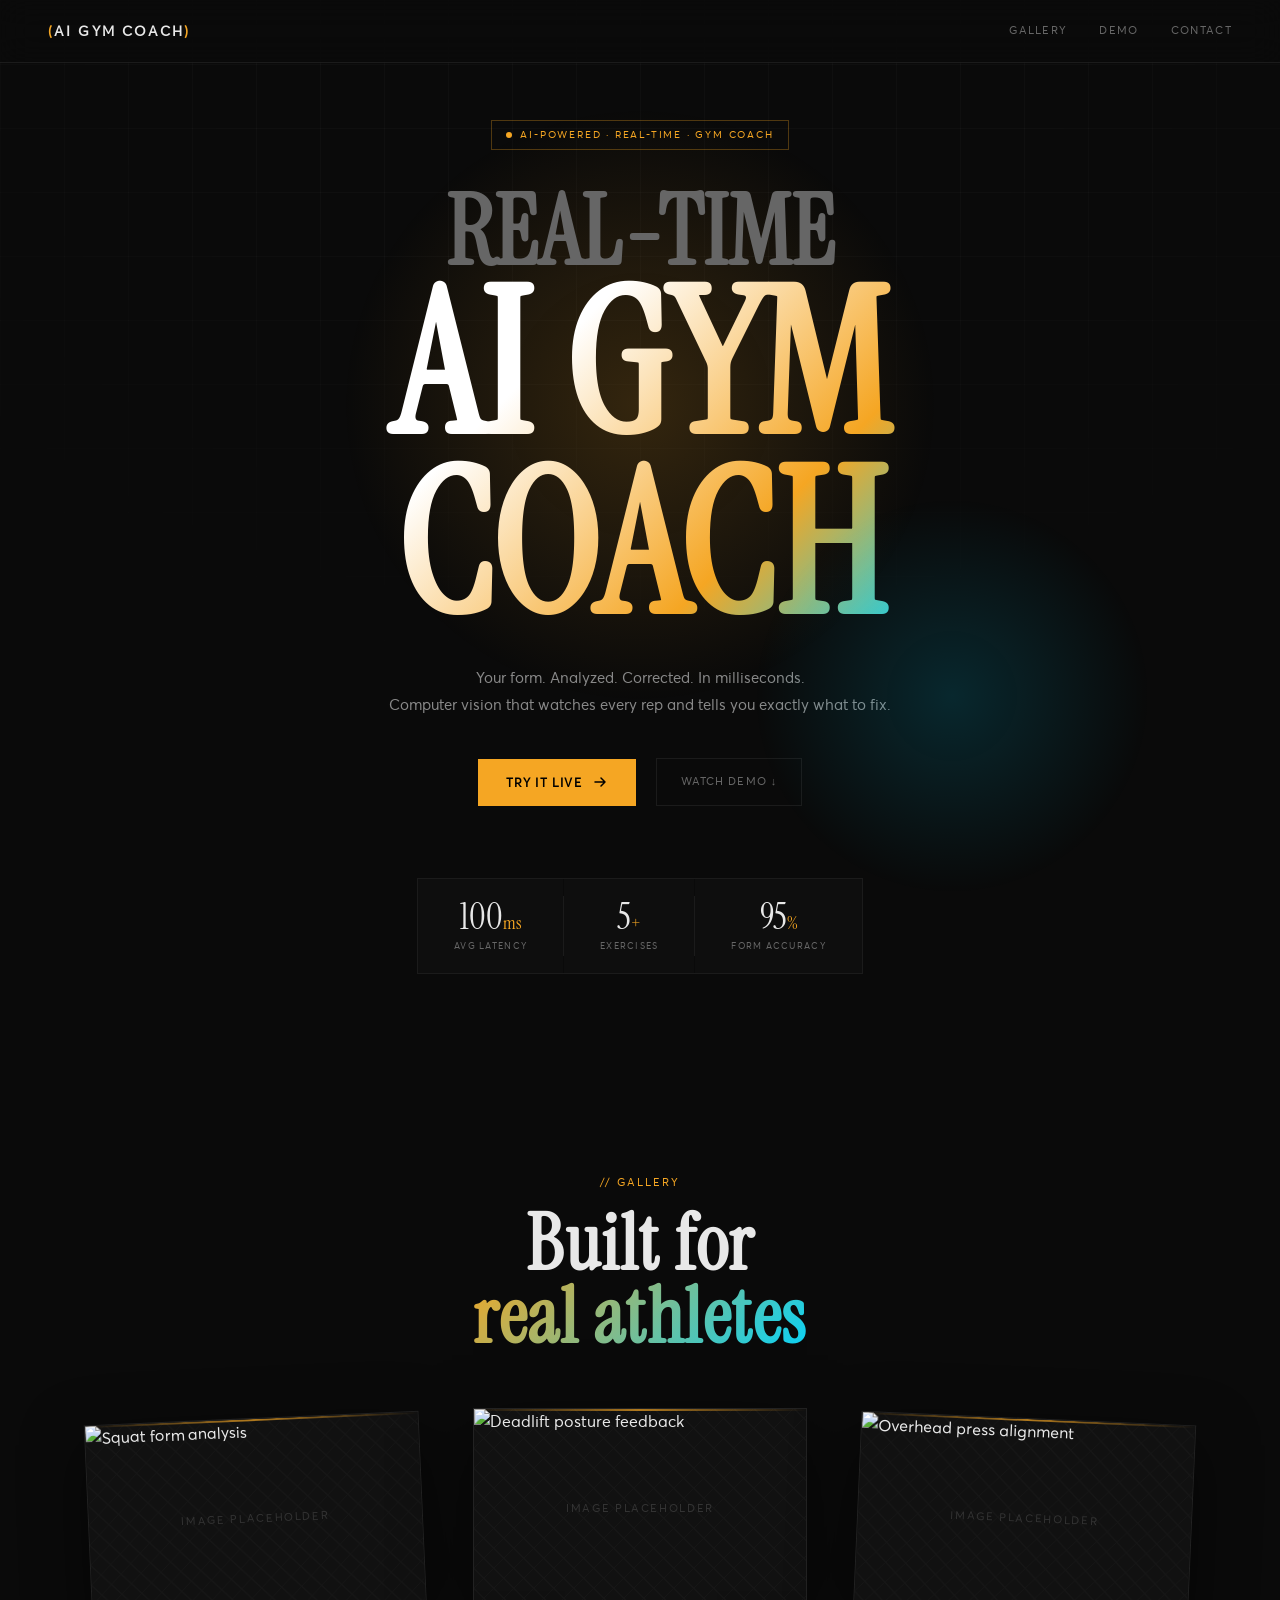
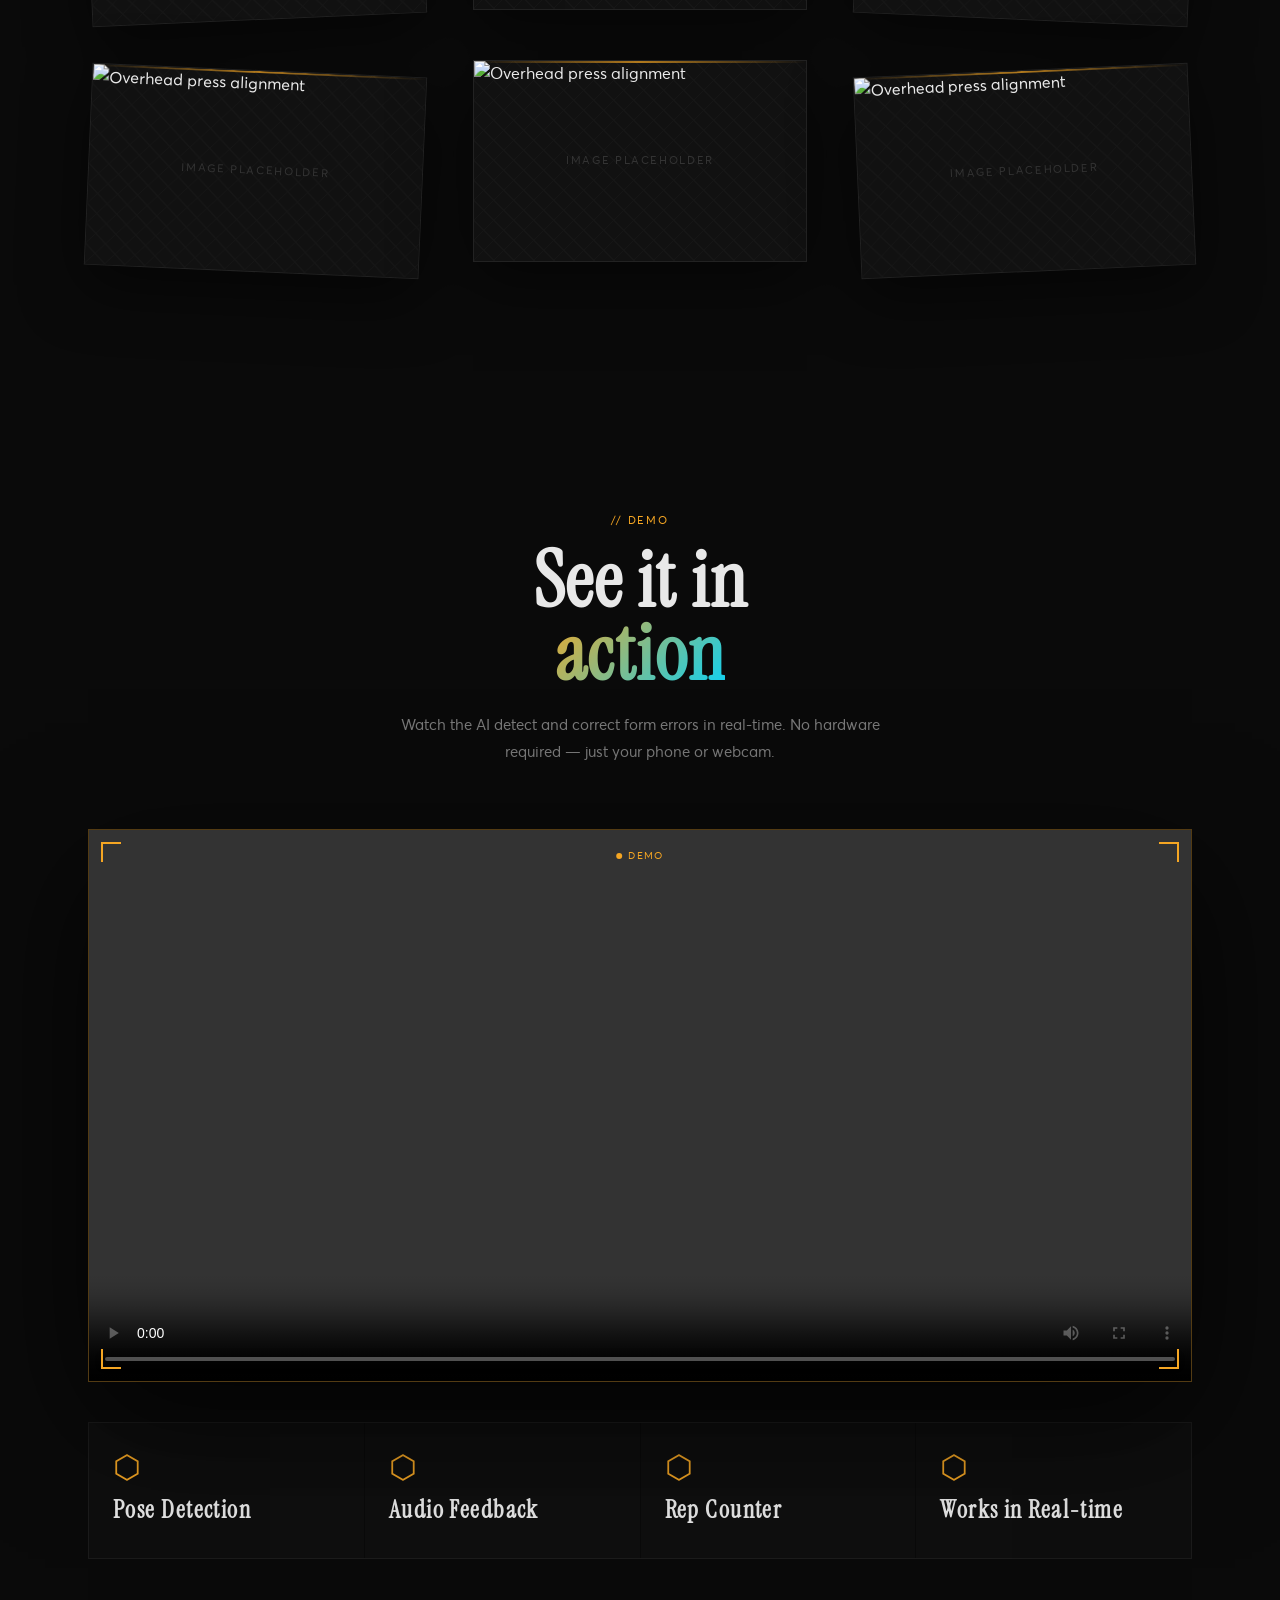
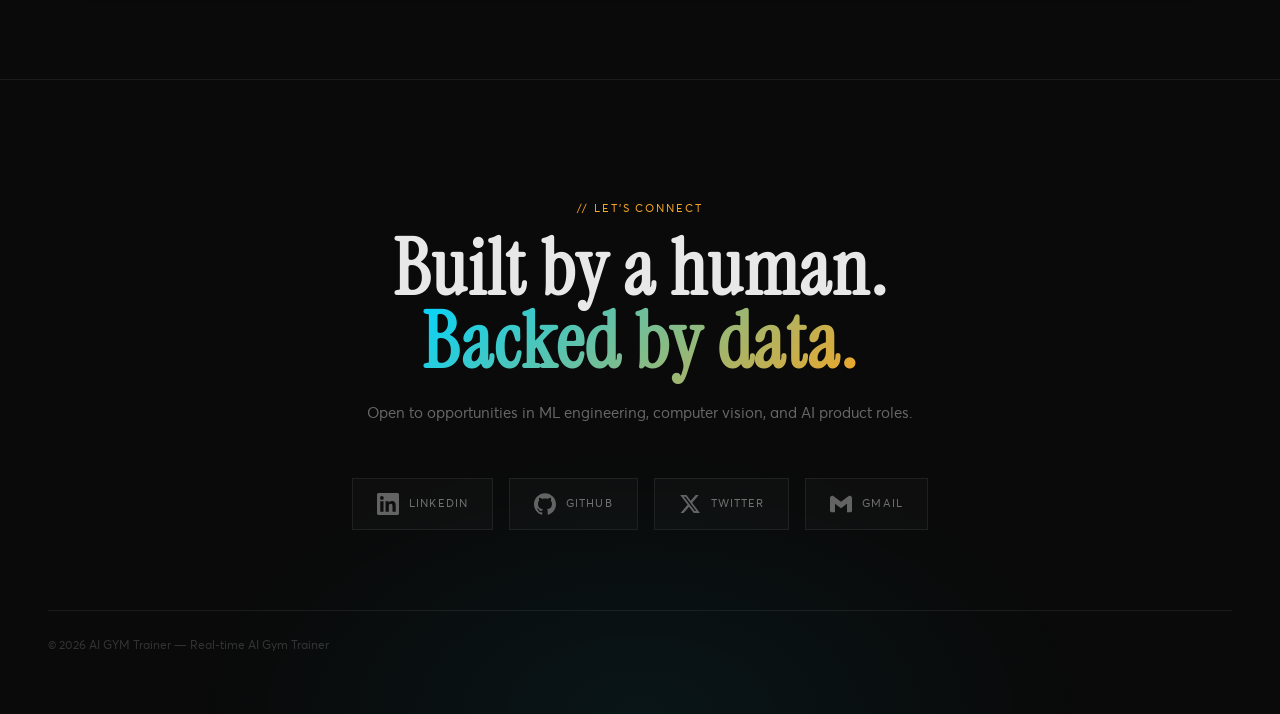
==== docs/index.html @ 81bb1a40 "Update landing page with personal details" ====
<!doctype html>
<html lang="en">
  <head>
    <meta charset="UTF-8" />
    <meta name="viewport" content="width=device-width, initial-scale=1.0" />
    <title>Real-time AI GYM Trainer</title>
    <link rel="stylesheet" href="style.css" />
    <style>
      @font-face {
        font-family: "Averta";
        src: url("fonts/Averta.woff2") format("woff2");
        font-weight: normal;
        font-style: normal;
      }
    </style>
    <link rel="preconnect" href="https://fonts.googleapis.com" />
    <link rel="preconnect" href="https://fonts.gstatic.com" crossorigin />
    <link
      href="https://fonts.googleapis.com/css2?family=Ubuntu:wght@400;700&family=Instrument+Serif:ital,wght@0,400;1,400&display=swap"
      rel="stylesheet"
    />
  </head>
  <body>
    <!-- GRID OVERLAY -->
    <div class="grid-overlay" aria-hidden="true"></div>

    <!-- NAV -->
    <nav class="nav">
      <div class="nav-logo">
        <span class="logo-bracket">(</span>AI GYM COACH<span
          class="logo-bracket"
          >)</span
        >
      </div>
      <div class="nav-links">
        <a href="#visuals">Gallery</a>
        <a href="#demo">Demo</a>
        <a href="#contact">Contact</a>
      </div>
    </nav>

    <!-- HERO -->
    <section class="hero" id="hero">
      <div class="hero-tag">
        <span class="dot"></span>
        <span>AI-POWERED · REAL-TIME · GYM COACH</span>
      </div>

      <h1 class="hero-title">
        <span class="line-one">REAL-TIME</span>
        <span class="line-two">AI GYM<br />COACH</span>
      </h1>

      <p class="hero-sub">
        Your form. Analyzed. Corrected. In milliseconds.<br />
        Computer vision that watches every rep and tells you exactly what to
        fix.
      </p>

      <div class="hero-cta-row">
        <a
          href="https://ai-realtime-gym-coach.streamlit.app/"
          target="_blank"
          rel="noopener noreferrer"
          class="btn-primary"
          id="cta-button"
        >
          <span>Try it live</span>
          <svg width="16" height="16" viewBox="0 0 16 16" fill="none">
            <path
              d="M3 8H13M13 8L9 4M13 8L9 12"
              stroke="currentColor"
              stroke-width="1.5"
              stroke-linecap="round"
              stroke-linejoin="round"
            />
          </svg>
        </a>
        <a href="#demo-video" class="btn-ghost">WATCH DEMO ↓</a>
      </div>

      <!-- Live metrics strip -->
      <div class="metrics-strip">
        <div class="metric">
          <span class="metric-val">100<span class="unit">ms</span></span>
          <span class="metric-label">Avg Latency</span>
        </div>
        <div class="metric-divider"></div>
        <div class="metric">
          <span class="metric-val">5<span class="unit">+</span></span>
          <span class="metric-label">Exercises</span>
        </div>
        <div class="metric-divider"></div>
        <div class="metric">
          <span class="metric-val">95<span class="unit">%</span></span>
          <span class="metric-label">Form Accuracy</span>
        </div>
      </div>
    </section>

    <!-- VISUAL SECTION -->
    <section class="visuals" id="visuals">
      <div class="section-header center-header">
        <span class="section-tag">// GALLERY</span>
        <h2 class="section-title">Built for<br /><em>real athletes</em></h2>
      </div>

      <div class="card-grid">
        <!-- Card 1 -->
        <div class="img-card card-tilt-left card-float-1">
          <div class="card-inner">
            <div class="card-img-wrap">
              <!-- Replace src with your image -->
              <img
                src="./IMGs/i1.png"
                alt="Squat form analysis"
                onerror="this.parentElement.classList.add('img-placeholder')"
              />
              <div class="card-scan-line"></div>
            </div>
            <div class="card-corner tl"></div>
            <div class="card-corner tr"></div>
            <div class="card-corner bl"></div>
            <div class="card-corner br"></div>
          </div>
        </div>

        <!-- Card 2 — tall center -->
        <div class="img-card card-center card-float-2">
          <div class="card-inner">
            <div class="card-img-wrap">
              <img
                src="./IMGs/i2.png"
                alt="Deadlift posture feedback"
                onerror="this.parentElement.classList.add('img-placeholder')"
              />
              <div class="card-scan-line"></div>
            </div>
            <div class="card-corner tl"></div>
            <div class="card-corner tr"></div>
            <div class="card-corner bl"></div>
            <div class="card-corner br"></div>
          </div>
        </div>

        <!-- Card 3 -->
        <div class="img-card card-tilt-right card-float-3">
          <div class="card-inner">
            <div class="card-img-wrap">
              <img
                src="./IMGs/i3.png"
                alt="Overhead press alignment"
                onerror="this.parentElement.classList.add('img-placeholder')"
              />
              <div class="card-scan-line"></div>
            </div>
            <div class="card-corner tl"></div>
            <div class="card-corner tr"></div>
            <div class="card-corner bl"></div>
            <div class="card-corner br"></div>
          </div>
        </div>

        <div class="img-card card-tilt-right card-float-4">
          <div class="card-inner"> 
            <div class="card-img-wrap">
              <img
                src="./IMGs/i4.png"
                alt="Overhead press alignment"
                onerror="this.parentElement.classList.add('img-placeholder')"
              />
              <div class="card-scan-line"></div>
            </div>
            <div class="card-corner tl"></div>
            <div class="card-corner tr"></div>
            <div class="card-corner bl"></div>
            <div class="card-corner br"></div>
          </div>
        </div>

        <div class="img-card card-center card-float-5">
          <div class="card-inner">
            <div class="card-img-wrap">
              <img
                src="./IMGs/i5.png"
                alt="Overhead press alignment"
                onerror="this.parentElement.classList.add('img-placeholder')"
              />
              <div class="card-scan-line"></div>
            </div>
            <div class="card-corner tl"></div>
            <div class="card-corner tr"></div>
            <div class="card-corner bl"></div>
            <div class="card-corner br"></div>
          </div>
        </div>

        <div class="img-card card-tilt-left card-float-6">
          <div class="card-inner">
            <div class="card-img-wrap">
              <img
                src="./IMGs/i6.png"
                alt="Overhead press alignment"
                onerror="this.parentElement.classList.add('img-placeholder')"
              />
              <div class="card-scan-line"></div>
            </div>
            <div class="card-corner tl"></div>
            <div class="card-corner tr"></div>
            <div class="card-corner bl"></div>
            <div class="card-corner br"></div>
          </div>
        </div>
      </div>
    </section>

    <!-- DEMO SECTION -->
    <section class="demo" id="demo">
      <div class="section-header center-header">
        <span class="section-tag">// DEMO</span>
        <h2 class="section-title">See it in<br /><em>action</em></h2>
        <p class="section-desc">
          Watch the AI detect and correct form errors in real-time. No hardware
          required — just your phone or webcam.
        </p>
      </div>

      <div class="video-wrapper" id="demo-video">
        <div class="video-glow"></div>
        <div class="video-container">
          <div class="video-corner tl"></div>
          <div class="video-corner tr"></div>
          <div class="video-corner bl"></div>
          <div class="video-corner br"></div>
          <div class="video-status">
            <span class="dot pulse-dot"></span>
            <span>DEMO</span>
          </div>
          <!-- Replace with your video. Options:
             MP4:    <video src="your-demo.mp4" controls></video>
             YouTube: <iframe src="https://www.youtube.com/embed/YOUR_ID" ...></iframe>
        -->
          <video src="videos/video.mp4" controls playsinline></video>
          <!-- <iframe src="https://www.youtube.com/embed/YOUR_VIDEO_ID" allowfullscreen></iframe> -->
        </div>
      </div>

      <!-- feature callouts below video -->
      <div class="feature-row">
        <div class="feature">
          <span class="feature-icon">⬡</span>
          <strong>Pose Detection</strong>
        </div>
        <div class="feature">
          <span class="feature-icon">⬡</span>
          <strong>Audio Feedback</strong>
        </div>
        <div class="feature">
          <span class="feature-icon">⬡</span>
          <strong>Rep Counter</strong>
        </div>
        <div class="feature">
          <span class="feature-icon">⬡</span>
          <strong>Works in Real-time</strong>
        </div>
      </div>
    </section>

    <!-- CONTACT SECTION -->
    <section class="contact" id="contact">
      <div class="contact-inner">
        <span class="section-tag">// LET'S CONNECT</span>
        <h2 class="contact-title">
          Built by a human.<br /><em>Backed by data.</em>
        </h2>
        <p class="contact-desc">
          Open to opportunities in ML engineering, computer vision, and AI
          product roles.
        </p>

        <div class="social-grid">
          <!-- LinkedIn -->
          <a
            href="https://www.linkedin.com/in/prince-khunt-linked-in/"
            target="_blank"
            rel="noopener"
            class="social-btn"
            aria-label="LinkedIn"
          >
            <span class="social-icon">
              <svg
                viewBox="0 0 24 24"
                fill="currentColor"
                width="22"
                height="22"
              >
                <path
                  d="M20.447 20.452h-3.554v-5.569c0-1.328-.027-3.037-1.852-3.037-1.853 0-2.136 1.445-2.136 2.939v5.667H9.351V9h3.414v1.561h.046c.477-.9 1.637-1.85 3.37-1.85 3.601 0 4.267 2.37 4.267 5.455v6.286zM5.337 7.433a2.062 2.062 0 0 1-2.063-2.065 2.064 2.064 0 1 1 2.063 2.065zm1.782 13.019H3.555V9h3.564v11.452zM22.225 0H1.771C.792 0 0 .774 0 1.729v20.542C0 23.227.792 24 1.771 24h20.451C23.2 24 24 23.227 24 22.271V1.729C24 .774 23.2 0 22.222 0h.003z"
                />
              </svg>
            </span>
            <span class="social-label">LinkedIn</span>
          </a>

          <!-- GitHub -->
          <a
            href="https://github.com/PrinceKhunt16"
            target="_blank"
            rel="noopener"
            class="social-btn"
            aria-label="GitHub"
          >
            <span class="social-icon">
              <svg
                viewBox="0 0 24 24"
                fill="currentColor"
                width="22"
                height="22"
              >
                <path
                  d="M12 .297c-6.63 0-12 5.373-12 12 0 5.303 3.438 9.8 8.205 11.385.6.113.82-.258.82-.577 0-.285-.01-1.04-.015-2.04-3.338.724-4.042-1.61-4.042-1.61C4.422 18.07 3.633 17.7 3.633 17.7c-1.087-.744.084-.729.084-.729 1.205.084 1.838 1.236 1.838 1.236 1.07 1.835 2.809 1.305 3.495.998.108-.776.417-1.305.76-1.605-2.665-.3-5.466-1.332-5.466-5.93 0-1.31.465-2.38 1.235-3.22-.135-.303-.54-1.523.105-3.176 0 0 1.005-.322 3.3 1.23.96-.267 1.98-.399 3-.405 1.02.006 2.04.138 3 .405 2.28-1.552 3.285-1.23 3.285-1.23.645 1.653.24 2.873.12 3.176.765.84 1.23 1.91 1.23 3.22 0 4.61-2.805 5.625-5.475 5.92.42.36.81 1.096.81 2.22 0 1.606-.015 2.896-.015 3.286 0 .315.21.69.825.57C20.565 22.092 24 17.592 24 12.297c0-6.627-5.373-12-12-12"
                />
              </svg>
            </span>
            <span class="social-label">GitHub</span>
          </a>

          <!-- Twitter / X -->
          <a
            href="https://twitter.com/prince_khunt_"
            target="_blank"
            rel="noopener"
            class="social-btn"
            aria-label="Twitter"
          >
            <span class="social-icon">
              <svg
                viewBox="0 0 24 24"
                fill="currentColor"
                width="22"
                height="22"
              >
                <path
                  d="M18.244 2.25h3.308l-7.227 8.26 8.502 11.24H16.17l-5.214-6.817L4.99 21.75H1.68l7.73-8.835L1.254 2.25H8.08l4.713 6.231zm-1.161 17.52h1.833L7.084 4.126H5.117z"
                />
              </svg>
            </span>
            <span class="social-label">Twitter</span>
          </a>

          <!-- Gmail -->
          <a
            href="mailto:princekhunt04@gmail.com"
            class="social-btn"
            aria-label="Email"
          >
            <span class="social-icon">
              <svg
                viewBox="0 0 24 24"
                fill="currentColor"
                width="22"
                height="22"
              >
                <path
                  d="M24 5.457v13.909c0 .904-.732 1.636-1.636 1.636h-3.819V11.73L12 16.64l-6.545-4.91v9.273H1.636A1.636 1.636 0 0 1 0 19.366V5.457c0-2.023 2.309-3.178 3.927-1.964L5.455 4.64 12 9.548l6.545-4.910 1.528-1.145C21.69 2.28 24 3.434 24 5.457z"
                />
              </svg>
            </span>
            <span class="social-label">Gmail</span>
          </a>
        </div>
      </div>

      <footer class="footer">
        <span>© 2026 AI GYM Trainer — Real-time AI Gym Trainer</span>
      </footer>
    </section>
  </body>
</html>
---- docs/style.css ----
/* ============================================================
   AXFORM — Real-time AI GYM Trainer
   style.css
   ============================================================ */

/* ── TOKENS ── */
:root {
  --bg:        #0a0a0a;
  --surface:   #111111;
  --border:    rgba(255,255,255,0.07);
  --amber:     #f5a623;
  --amber-dim: #b97a18;
  --amber-glow:rgba(245,166,35,0.18);
  --cyan:      #00d4ff;
  --cyan-glow: rgba(0,212,255,0.15);
  --text:      #e8e8e8;
  --muted:     #666;
  --font-display: 'Instrument Serif', serif;
  --font-body:    'Ubuntu', monospace;
  --font-body:    'Averta', sans-serif;
  --radius:    0px;
  --max-w:     1200px;
}

/* ── RESET ── */
*, *::before, *::after { box-sizing: border-box; margin: 0; padding: 0; }
html { scroll-behavior: smooth; }
body {
  background: var(--bg);
  color: var(--text);
  font-family: var(--font-body);
  font-size: 16px;
  line-height: 1.6;
  overflow-x: hidden;
}
a { color: inherit; text-decoration: none; }
img { display: block; width: 100%; height: 100%; object-fit: contain; }

/* ── GRID OVERLAY ── */
.grid-overlay {
  position: fixed;
  inset: 0;
  pointer-events: none;
  z-index: 0;
  background-image:
    linear-gradient(rgba(255,255,255,0.025) 1px, transparent 1px),
    linear-gradient(90deg, rgba(255,255,255,0.025) 1px, transparent 1px);
  background-size: 64px 64px;
  mask-image: radial-gradient(ellipse 80% 80% at 50% 0%, black 40%, transparent 100%);
}

/* ── NAV ── */
.nav {
  position: fixed;
  top: 0; left: 0; right: 0;
  z-index: 100;
  display: flex;
  align-items: center;
  justify-content: space-between;
  padding: 20px 48px;
  background: rgba(10,10,10,0.7);
  backdrop-filter: blur(16px);
  border-bottom: 1px solid var(--border);
}

.nav-logo {
  font-family: var(--font-body);
  font-weight: 700;
  font-size: 14px;
  letter-spacing: 0.15em;
  color: var(--text);
}
.logo-bracket { color: var(--amber); }

.nav-links {
  display: flex;
  gap: 32px;
}
.nav-links a {
  font-family: var(--font-body);
  font-size: 11px;
  letter-spacing: 0.12em;
  text-transform: uppercase;
  color: var(--muted);
  transition: color 0.2s;
}
.nav-links a:hover { color: var(--amber); }

/* ── HERO ── */
.hero {
  position: relative;
  z-index: 1;
  min-height: 100vh;
  display: flex;
  flex-direction: column;
  align-items: center;
  justify-content: center;
  text-align: center;
  padding: 120px 24px 80px;
  overflow: hidden;
}

/* Background glow blobs */
.hero::before {
  content: '';
  position: absolute;
  width: 600px; height: 600px;
  border-radius: 50%;
  background: radial-gradient(circle, var(--amber-glow) 0%, transparent 70%);
  top: 10%; left: 50%;
  transform: translateX(-50%);
  pointer-events: none;
  animation: blob-drift 8s ease-in-out infinite alternate;
}
.hero::after {
  content: '';
  position: absolute;
  width: 400px; height: 400px;
  border-radius: 50%;
  background: radial-gradient(circle, var(--cyan-glow) 0%, transparent 70%);
  bottom: 15%; right: 10%;
  pointer-events: none;
  animation: blob-drift 10s ease-in-out infinite alternate-reverse;
}

@keyframes blob-drift {
  from { transform: translateX(-50%) scale(1); opacity: 0.6; }
  to   { transform: translateX(-50%) scale(1.2) translateY(-20px); opacity: 1; }
}

.hero-tag {
  display: inline-flex;
  align-items: center;
  gap: 8px;
  font-family: var(--font-body);
  font-size: 10px;
  letter-spacing: 0.18em;
  color: var(--amber);
  border: 1px solid rgba(245,166,35,0.3);
  padding: 6px 14px;
  border-radius: var(--radius);
  margin-bottom: 40px;
  animation: fade-up 0.8s ease both;
}
.dot {
  width: 6px; height: 6px;
  border-radius: 50%;
  background: var(--amber);
  animation: blink 2s ease-in-out infinite;
}
@keyframes blink {
  0%, 100% { opacity: 1; }
  50%       { opacity: 0.2; }
}

.hero-title {
  font-family: var(--font-display);
  line-height: 0.9;
  letter-spacing: 0.02em;
  animation: fade-up 0.8s 0.1s ease both;
}
.line-one {
  display: block;
  font-size: clamp(56px, 8vw, 96px);
  color: var(--muted);
}
.line-two {
  display: block;
  font-size: clamp(80px, 16vw, 200px);
  background: linear-gradient(135deg, #ffffff 30%, var(--amber) 70%, var(--cyan) 100%);
  -webkit-background-clip: text;
  -webkit-text-fill-color: transparent;
  background-clip: text;
  min-width: 600px;
}

.hero-sub {
  max-width: 520px;
  font-size: 15px;
  font-weight: 300;
  color: #888;
  margin-top: 28px;
  line-height: 1.8;
  animation: fade-up 0.8s 0.2s ease both;
}

.hero-cta-row {
  display: flex;
  align-items: center;
  gap: 20px;
  margin-top: 40px;
  animation: fade-up 0.8s 0.3s ease both;
}

.btn-primary {
  display: inline-flex;
  align-items: center;
  gap: 10px;
  background: var(--amber);
  color: #000;
  font-family: var(--font-body);
  font-size: 12px;
  font-weight: 700;
  letter-spacing: 0.1em;
  text-transform: uppercase;
  padding: 14px 28px;
  border-radius: var(--radius);
  transition: transform 0.2s, box-shadow 0.2s, background 0.2s;
  box-shadow: 0 0 0 0 var(--amber-glow);
}
.btn-primary:hover {
  background: #ffc04d;
  transform: translateY(-2px);
  box-shadow: 0 8px 40px var(--amber-glow);
}
.btn-primary:active { transform: translateY(0); }

.btn-ghost {
  font-family: var(--font-body);
  font-size: 11px;
  letter-spacing: 0.1em;
  color: var(--muted);
  border: 1px solid var(--border);
  padding: 14px 24px;
  border-radius: var(--radius);
  transition: color 0.2s, border-color 0.2s;
}
.btn-ghost:hover {
  color: var(--text);
  border-color: rgba(255,255,255,0.2);
}

/* METRICS STRIP */
.metrics-strip {
  display: flex;
  align-items: center;
  gap: 0;
  margin-top: 72px;
  border: 1px solid var(--border);
  border-radius: var(--radius);
  overflow: hidden;
  animation: fade-up 0.8s 0.5s ease both;
}
.metric {
  display: flex;
  flex-direction: column;
  align-items: center;
  padding: 20px 36px;
  gap: 4px;
  background: rgba(255,255,255,0.02);
  transition: background 0.2s;
}
.metric:hover { background: rgba(245,166,35,0.05); }
.metric-val {
  font-family: var(--font-display);
  font-size: 36px;
  line-height: 1;
  color: var(--text);
}
.unit {
  font-size: 18px;
  color: var(--amber);
}
.metric-label {
  font-family: var(--font-body);
  font-size: 9px;
  letter-spacing: 0.14em;
  text-transform: uppercase;
  color: var(--muted);
}
.metric-divider {
  width: 1px;
  height: 60px;
  background: var(--border);
  flex-shrink: 0;
}

@keyframes fade-up {
  from { opacity: 0; transform: translateY(24px); }
  to   { opacity: 1; transform: translateY(0); }
}

/* ── VISUALS ── */
.visuals {
  position: relative;
  z-index: 1;
  padding: 120px 48px;
  max-width: var(--max-w);
  margin: 0 auto;
}

.section-header {
  margin-bottom: 64px;
}
.section-tag {
  font-family: var(--font-body);
  font-size: 11px;
  letter-spacing: 0.18em;
  color: var(--amber);
  display: block;
  margin-bottom: 16px;
}
.section-title {
  font-family: var(--font-display);
  font-size: clamp(48px, 6vw, 80px);
  line-height: 0.95;
  letter-spacing: 0.02em;
}
.section-title em {
  font-style: normal;
  background: linear-gradient(135deg, var(--amber), var(--cyan));
  -webkit-background-clip: text;
  -webkit-text-fill-color: transparent;
  background-clip: text;
}
.center-header { text-align: center; }
.section-desc {
  max-width: 480px;
  margin: 20px auto 0;
  color: #777;
  font-size: 15px;
  line-height: 1.8;
}

/* CARD GRID */
.card-grid {
  display: grid;
  grid-template-columns: repeat(3, 1fr);
  grid-template-rows: auto auto;
  gap: 50px;
}

.img-card {
  position: relative;
  border-radius: var(--radius);
  cursor: default;
  transition: transform 0.4s cubic-bezier(0.34,1.56,0.64,1);
}
.img-card:hover { transform: translateY(-6px) rotate(0deg) !important; }

.card-tilt-left  { transform: rotate(-2.5deg); animation: float1 6s ease-in-out infinite; }
.card-center     { transform: rotate(0deg) translateY(-10px); animation: float2 7s ease-in-out infinite; }
.card-tilt-right { transform: rotate(2.5deg); animation: float3 5.5s ease-in-out infinite; }
.card-wide       {
  grid-column: 1 / -1;
  transform: rotate(0deg);
  animation: float4 8s ease-in-out infinite;
}

@keyframes float1 {
  0%,100% { transform: rotate(-2.5deg) translateY(0); }
  50%     { transform: rotate(-2.5deg) translateY(-12px); }
}
@keyframes float2 {
  0%,100% { transform: rotate(0deg) translateY(-10px); }
  50%     { transform: rotate(0deg) translateY(-22px); }
}
@keyframes float3 {
  0%,100% { transform: rotate(2.5deg) translateY(0); }
  50%     { transform: rotate(2.5deg) translateY(-10px); }
}
@keyframes float4 {
  0%,100% { transform: rotate(-2.5deg) translateY(0); }
  50%     { transform: rotate(-2.5deg) translateY(-12px); }
}
@keyframes float5 {
  0%,100% { transform: rotate(0deg) translateY(-10px); }
  50%     { transform: rotate(0deg) translateY(-22px); }
}
@keyframes float6 {
  0%,100% { transform: rotate(2.5deg) translateY(0); }
  50%     { transform: rotate(2.5deg) translateY(-10px); }
}
.card-inner {
  border: 1px solid var(--border);
  border-radius: var(--radius);
  overflow: hidden;
  background: var(--surface);
  box-shadow: 0 20px 60px rgba(0,0,0,0.5);
  transition: box-shadow 0.3s, border-color 0.3s;
}
.img-card:hover .card-inner {
  border-color: rgba(245,166,35,0.35);
  box-shadow: 0 30px 80px rgba(0,0,0,0.6), 0 0 40px var(--amber-glow);
}
.card-inner-wide {
  display: grid;
  grid-template-columns: 1fr 1fr;
}

.card-img-wrap {
  position: relative;
  height: 200px;
  overflow: hidden;
  background: #181818;
}
.card-img-wrap.wide { height: 220px; }
.card-img-wrap.img-placeholder::after {
  content: 'IMAGE PLACEHOLDER';
  position: absolute;
  inset: 0;
  display: flex;
  align-items: center;
  justify-content: center;
  font-family: var(--font-body);
  font-size: 11px;
  letter-spacing: 0.15em;
  color: #333;
}

/* placeholder checkerboard when image missing */
.img-placeholder {
  background-image:
    repeating-linear-gradient(45deg, #161616 0, #161616 1px, transparent 0, transparent 50%),
    repeating-linear-gradient(-45deg, #161616 0, #161616 1px, transparent 0, transparent 50%);
  background-size: 20px 20px;
  background-color: #111;
}

.card-scan-line {
  position: absolute;
  left: 0; right: 0;
  height: 2px;
  background: linear-gradient(90deg, transparent, var(--amber), transparent);
  opacity: 0.7;
  animation: scan 3s linear infinite;
  top: 0;
}
@keyframes scan {
  from { top: 0; opacity: 0.7; }
  to   { top: 100%; opacity: 0; }
}

.card-label {
  padding: 16px 20px 20px;
}
.card-tag {
  font-family: var(--font-body);
  font-size: 9px;
  letter-spacing: 0.18em;
  color: var(--amber);
  display: block;
  margin-bottom: 6px;
}
.card-label p {
  font-size: 12px;
  color: #666;
  line-height: 1.5;
}

/* Corner brackets */
.card-corner {
  position: absolute;
  width: 12px; height: 12px;
  border-color: var(--amber);
  border-style: solid;
  opacity: 0;
  transition: opacity 0.3s;
}
.img-card:hover .card-corner { opacity: 0.6; }
.card-corner.tl { top: 8px; left: 8px;  border-width: 1px 0 0 1px; }
.card-corner.tr { top: 8px; right: 8px; border-width: 1px 1px 0 0; }
.card-corner.bl { bottom: 8px; left: 8px;  border-width: 0 0 1px 1px; }
.card-corner.br { bottom: 8px; right: 8px; border-width: 0 1px 1px 0; }

/* ── DEMO ── */
.demo {
  position: relative;
  z-index: 1;
  padding: 120px 48px;
  max-width: var(--max-w);
  margin: 0 auto;
}

.video-wrapper {
  position: relative;
  margin-top: 56px;
}
.video-glow {
  position: absolute;
  inset: -40px;
  background: radial-gradient(ellipse 60% 50% at 50% 50%, var(--amber-glow), transparent 70%);
  pointer-events: none;
  animation: glow-pulse 4s ease-in-out infinite alternate;
}
@keyframes glow-pulse {
  from { opacity: 0.5; transform: scale(0.95); }
  to   { opacity: 1;   transform: scale(1.05); }
}

.video-container {
  position: relative;
  border-radius: 0px;
  border: 1px solid rgba(245,166,35,0.3);
  overflow: hidden;
  background: #0d0d0d;
  box-shadow: 0 40px 120px rgba(0,0,0,0.7), inset 0 1px 0 rgba(255,255,255,0.05);
  min-height: 480px;
  display: flex;
  align-items: center;
  justify-content: center;
}
.video-container video,
.video-container iframe {
  width: 100%;
  height: 100%;
  min-height: 480px;
  border: none;
  display: block;
}
.video-corner {
  position: absolute;
  width: 20px; height: 20px;
  border-color: var(--amber);
  border-style: solid;
  z-index: 2;
}
.video-corner.tl { top: 12px; left: 12px;  border-width: 2px 0 0 2px; }
.video-corner.tr { top: 12px; right: 12px; border-width: 2px 2px 0 0; }
.video-corner.bl { bottom: 12px; left: 12px;  border-width: 0 0 2px 2px; }
.video-corner.br { bottom: 12px; right: 12px; border-width: 0 2px 2px 0; }

.video-status {
  position: absolute;
  top: 18px;
  left: 50%;
  transform: translateX(-50%);
  display: flex;
  align-items: center;
  gap: 6px;
  font-family: var(--font-body);
  font-size: 10px;
  letter-spacing: 0.14em;
  color: var(--amber);
  z-index: 2;
}
.pulse-dot {
  animation: pulse-ring 2s ease-in-out infinite;
}
@keyframes pulse-ring {
  0%,100% { box-shadow: 0 0 0 0 rgba(245,166,35,0.6); }
  50%     { box-shadow: 0 0 0 6px rgba(245,166,35,0); }
}

/* Placeholder UI inside video box */
.video-placeholder {
  display: flex;
  flex-direction: column;
  align-items: center;
  gap: 24px;
  color: #333;
  user-select: none;
  padding: 60px;
}
.play-ring {
  width: 80px; height: 80px;
  border-radius: 50%;
  border: 2px solid rgba(245,166,35,0.25);
  display: flex;
  align-items: center;
  justify-content: center;
  animation: ring-spin 8s linear infinite;
}
@keyframes ring-spin {
  from { transform: rotate(0deg); }
  to   { transform: rotate(360deg); }
}
.play-btn {
  width: 48px; height: 48px;
  background: rgba(245,166,35,0.12);
  border: 1px solid rgba(245,166,35,0.3);
  border-radius: 50%;
  display: flex;
  align-items: center;
  justify-content: center;
  color: var(--amber);
  animation: ring-spin-rev 8s linear infinite;
}
@keyframes ring-spin-rev {
  from { transform: rotate(0deg); }
  to   { transform: rotate(-360deg); }
}
.play-btn svg { width: 20px; height: 20px; margin-left: 3px; }
.video-placeholder p {
  font-family: var(--font-body);
  font-size: 12px;
  letter-spacing: 0.08em;
  color: #444;
  text-align: center;
}
.video-placeholder code {
  color: var(--amber);
  background: rgba(245,166,35,0.1);
  padding: 1px 6px;
  border-radius: 3px;
}

/* Feature row */
.feature-row {
  display: grid;
  grid-template-columns: repeat(4, 1fr);
  gap: 1px;
  margin-top: 40px;
  border: 1px solid var(--border);
  border-radius: var(--radius);
  overflow: hidden;
}
.feature {
  background: rgba(255,255,255,0.02);
  padding: 28px 24px;
  transition: background 0.2s;
  display: flex;
  flex-direction: column;
  gap: 8px;
}
.feature:hover { background: rgba(245,166,35,0.04); }
.feature-icon {
  font-size: 32px;
  color: var(--amber);
  line-height: 1;
}
.feature strong {
  font-family: var(--font-display);
  font-size: 24px;
  font-weight: 700;
  letter-spacing: 0.06em;
  color: var(--text);
}
.feature p {
  font-size: 13px;
  color: var(--muted);
  line-height: 1.6;
}

/* ── CONTACT ── */
.contact {
  position: relative;
  z-index: 1;
  padding: 120px 48px 60px;
  border-top: 1px solid var(--border);
  text-align: center;
}
.contact::before {
  content: '';
  position: absolute;
  inset: 0;
  background: radial-gradient(ellipse 50% 60% at 50% 100%, rgba(0,212,255,0.06), transparent 70%);
  pointer-events: none;
}

.contact-inner {
  position: relative;
  max-width: 600px;
  margin: 0 auto;
}

.contact-title {
  font-family: var(--font-display);
  font-size: clamp(48px, 6vw, 80px);
  line-height: 0.95;
  letter-spacing: 0.02em;
  margin: 16px 0 20px;
}
.contact-title em {
  font-style: normal;
  background: linear-gradient(135deg, var(--cyan), var(--amber));
  -webkit-background-clip: text;
  -webkit-text-fill-color: transparent;
  background-clip: text;
}
.contact-desc {
  font-size: 15px;
  color: #666;
  line-height: 1.8;
  margin-bottom: 52px;
}

.social-grid {
  display: flex;
  justify-content: center;
  gap: 16px;
  flex-wrap: wrap;
}

.social-btn {
  display: flex;
  align-items: center;
  gap: 10px;
  padding: 14px 24px;
  border: 1px solid var(--border);
  border-radius: var(--radius);
  background: rgba(255,255,255,0.02);
  color: #888;
  font-family: var(--font-body);
  font-size: 11px;
  letter-spacing: 0.1em;
  text-transform: uppercase;
  transition: color 0.2s, border-color 0.2s, background 0.2s, transform 0.2s, box-shadow 0.2s;
}
.social-btn:hover {
  color: var(--amber);
  border-color: rgba(245,166,35,0.4);
  background: rgba(245,166,35,0.06);
  transform: translateY(-3px);
  box-shadow: 0 8px 30px var(--amber-glow);
}
.social-icon {
  display: flex;
  align-items: center;
  opacity: 0.7;
  transition: opacity 0.2s;
}
.social-btn:hover .social-icon { opacity: 1; }
.social-label { opacity: 0.8; }

/* FOOTER */
.footer {
  display: flex;
  justify-content: space-between;
  align-items: center;
  margin-top: 80px;
  padding-top: 24px;
  border-top: 1px solid var(--border);
  font-size: 12px;
  color: #333;
}
.footer-mono {
  font-family: var(--font-body);
  font-size: 10px;
  letter-spacing: 0.1em;
}

/* ── RESPONSIVE ── */
@media (max-width: 960px) {
  .nav { padding: 16px 24px; }
  .nav-links { gap: 20px; }
  .visuals, .demo { padding: 80px 24px; }
  .card-grid { grid-template-columns: 1fr 1fr; }
  .card-wide { grid-column: 1 / -1; }
  .card-inner-wide { grid-template-columns: 1fr; }
  .feature-row { grid-template-columns: repeat(2, 1fr); }
  .metrics-strip { flex-wrap: wrap; }
}

@media (max-width: 640px) {
  .nav-links { display: none; }
  .hero { padding: 100px 20px 60px; }
  .hero-cta-row { flex-direction: column; }
  .metrics-strip { flex-direction: column; gap: 0; }
  .metric-divider { width: 60px; height: 1px; }
  .card-grid { grid-template-columns: 1fr; }
  .feature-row { grid-template-columns: 1fr; }
  .contact { padding: 80px 24px 40px; }
  .footer { flex-direction: column; gap: 8px; text-align: center; }
  .video-container { min-height: 300px; }
  .video-container video,
  .video-container iframe { min-height: 300px; }
}
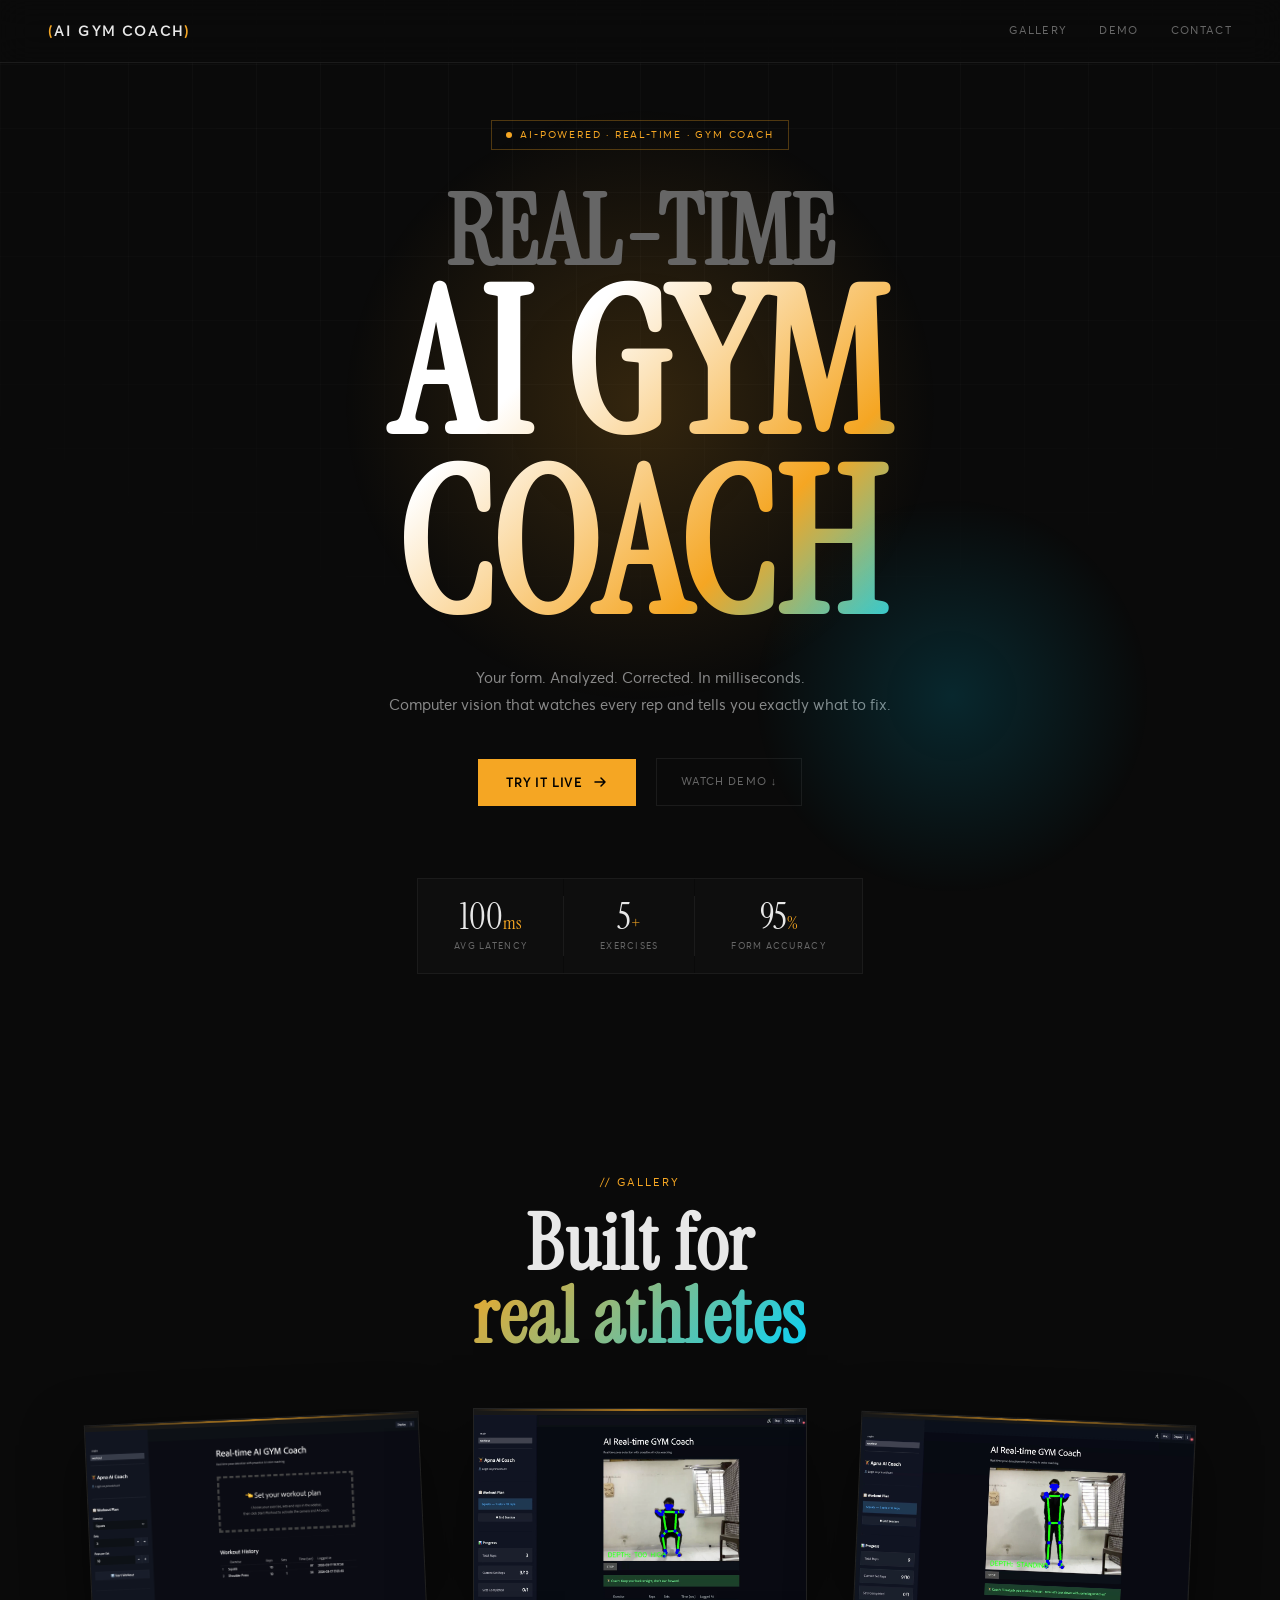
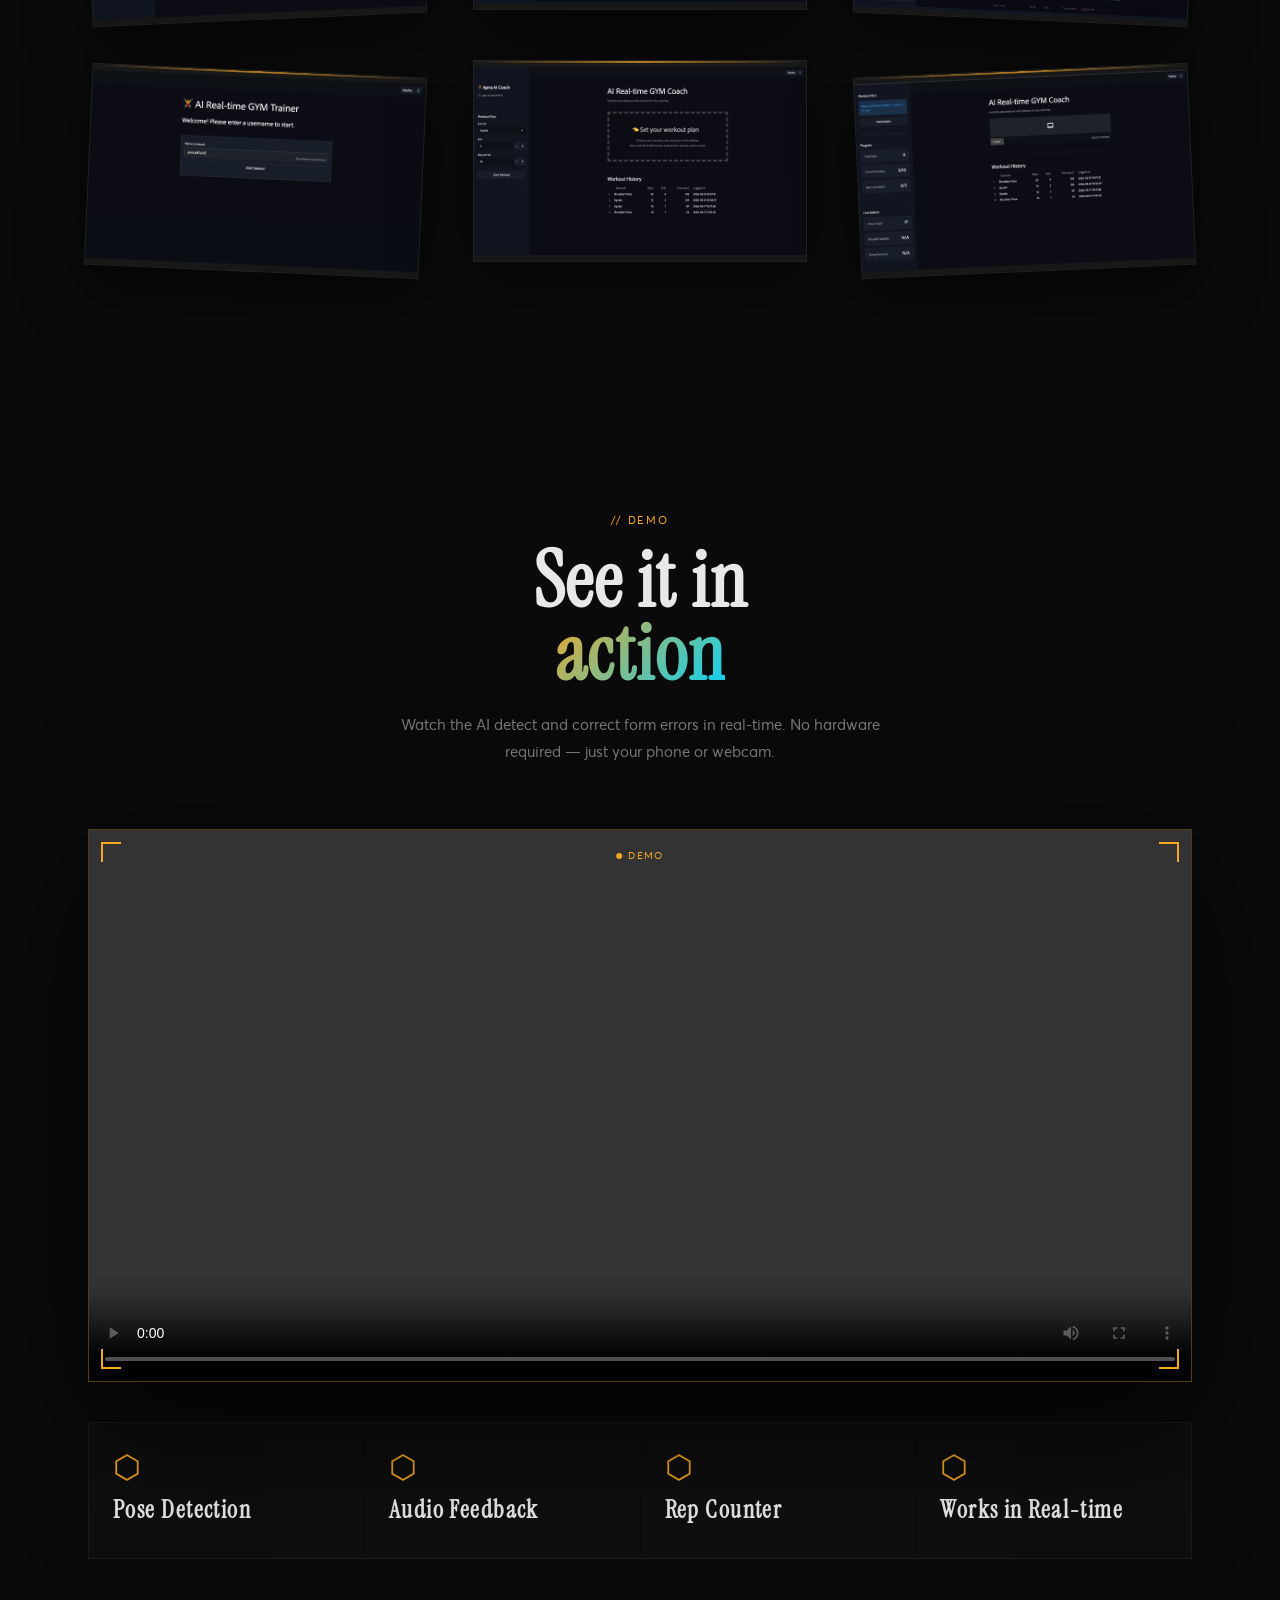
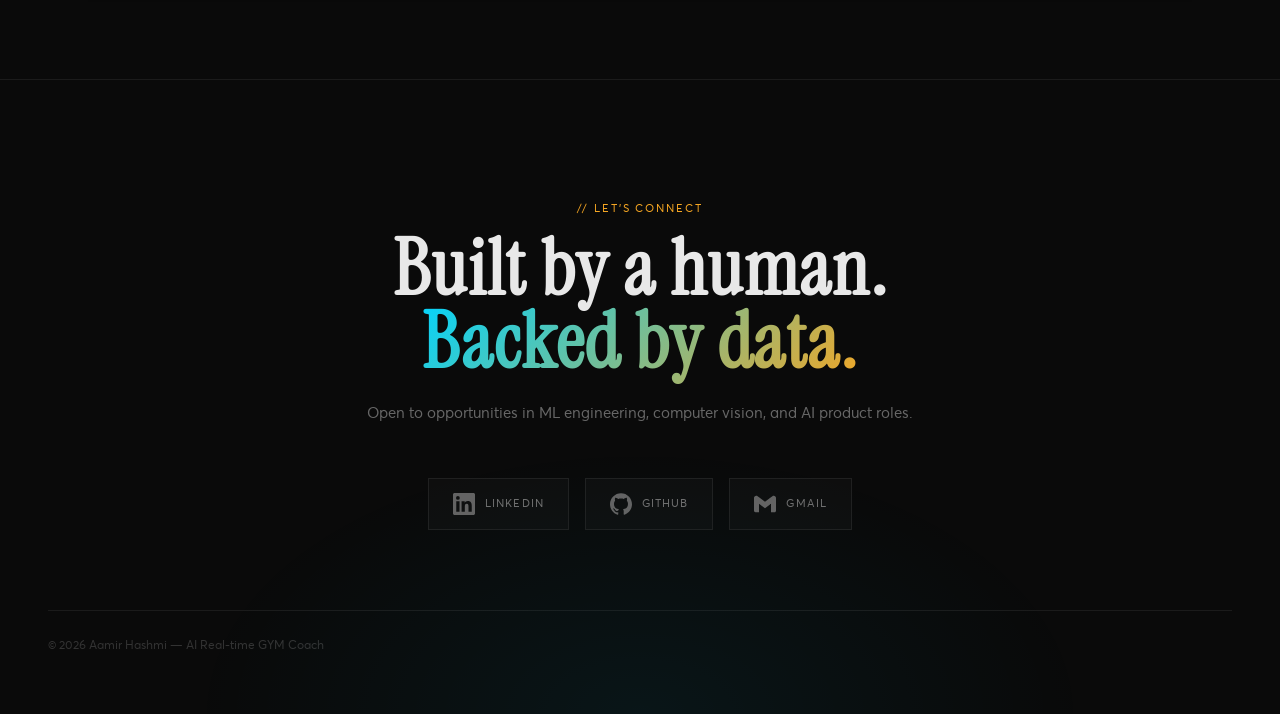
==== commit ba79bd8a: "Fix index.html filename" ====
--- a/docs/index.html
+++ b/docs/index.html
@@ -1,379 +1,289 @@
 <!doctype html>
 <html lang="en">
-  <head>
-    <meta charset="UTF-8" />
-    <meta name="viewport" content="width=device-width, initial-scale=1.0" />
-    <title>Real-time AI GYM Trainer</title>
-    <link rel="stylesheet" href="style.css" />
-    <style>
-      @font-face {
-        font-family: "Averta";
-        src: url("fonts/Averta.woff2") format("woff2");
-        font-weight: normal;
-        font-style: normal;
-      }
-    </style>
-    <link rel="preconnect" href="https://fonts.googleapis.com" />
-    <link rel="preconnect" href="https://fonts.gstatic.com" crossorigin />
-    <link
-      href="https://fonts.googleapis.com/css2?family=Ubuntu:wght@400;700&family=Instrument+Serif:ital,wght@0,400;1,400&display=swap"
-      rel="stylesheet"
-    />
-  </head>
-  <body>
-    <!-- GRID OVERLAY -->
-    <div class="grid-overlay" aria-hidden="true"></div>
-
-    <!-- NAV -->
-    <nav class="nav">
-      <div class="nav-logo">
-        <span class="logo-bracket">(</span>AI GYM COACH<span
-          class="logo-bracket"
-          >)</span
-        >
-      </div>
-      <div class="nav-links">
-        <a href="#visuals">Gallery</a>
-        <a href="#demo">Demo</a>
-        <a href="#contact">Contact</a>
-      </div>
-    </nav>
-
-    <!-- HERO -->
-    <section class="hero" id="hero">
-      <div class="hero-tag">
-        <span class="dot"></span>
-        <span>AI-POWERED · REAL-TIME · GYM COACH</span>
-      </div>
-
-      <h1 class="hero-title">
-        <span class="line-one">REAL-TIME</span>
-        <span class="line-two">AI GYM<br />COACH</span>
-      </h1>
-
-      <p class="hero-sub">
-        Your form. Analyzed. Corrected. In milliseconds.<br />
-        Computer vision that watches every rep and tells you exactly what to
-        fix.
+
+<head>
+  <meta charset="UTF-8" />
+  <meta name="viewport" content="width=device-width, initial-scale=1.0" />
+  <title>Real-time AI GYM Trainer</title>
+  <link rel="stylesheet" href="style.css" />
+  <style>
+    @font-face {
+      font-family: "Averta";
+      src: url("fonts/Averta.woff2") format("woff2");
+      font-weight: normal;
+      font-style: normal;
+    }
+  </style>
+  <link rel="preconnect" href="https://fonts.googleapis.com" />
+  <link rel="preconnect" href="https://fonts.gstatic.com" crossorigin />
+  <link
+    href="https://fonts.googleapis.com/css2?family=Ubuntu:wght@400;700&family=Instrument+Serif:ital,wght@0,400;1,400&display=swap"
+    rel="stylesheet" />
+</head>
+
+<body>
+  <!-- GRID OVERLAY -->
+  <div class="grid-overlay" aria-hidden="true"></div>
+
+  <!-- NAV -->
+  <nav class="nav">
+    <div class="nav-logo">
+      <span class="logo-bracket">(</span>AI GYM COACH<span class="logo-bracket">)</span>
+    </div>
+    <div class="nav-links">
+      <a href="#visuals">Gallery</a>
+      <a href="#demo">Demo</a>
+      <a href="#contact">Contact</a>
+    </div>
+  </nav>
+
+  <!-- HERO -->
+  <section class="hero" id="hero">
+    <div class="hero-tag">
+      <span class="dot"></span>
+      <span>AI-POWERED · REAL-TIME · GYM COACH</span>
+    </div>
+
+    <h1 class="hero-title">
+      <span class="line-one">REAL-TIME</span>
+      <span class="line-two">AI GYM<br />COACH</span>
+    </h1>
+
+    <p class="hero-sub">
+      Your form. Analyzed. Corrected. In milliseconds.<br />
+      Computer vision that watches every rep and tells you exactly what to
+      fix.
+    </p>
+
+    <div class="hero-cta-row">
+      <a href="https://ai-realtime-gym-coach.onrender.com/" target="_blank" rel="noopener noreferrer"
+        class="btn-primary" id="cta-button">
+        <span>TRY IT LIVE </span>
+        <svg width="16" height="16" viewBox="0 0 16 16" fill="none">
+          <path d="M3 8H13M13 8L9 4M13 8L9 12" stroke="currentColor" stroke-width="1.5" stroke-linecap="round"
+            stroke-linejoin="round" />
+        </svg>
+      </a>
+      <a href="#demo-video" class="btn-ghost">WATCH DEMO ↓</a>
+    </div>
+
+    <!-- Live metrics strip -->
+    <div class="metrics-strip">
+      <div class="metric">
+        <span class="metric-val">100<span class="unit">ms</span></span>
+        <span class="metric-label">Avg Latency</span>
+      </div>
+      <div class="metric-divider"></div>
+      <div class="metric">
+        <span class="metric-val">5<span class="unit">+</span></span>
+        <span class="metric-label">Exercises</span>
+      </div>
+      <div class="metric-divider"></div>
+      <div class="metric">
+        <span class="metric-val">95<span class="unit">%</span></span>
+        <span class="metric-label">Form Accuracy</span>
+      </div>
+    </div>
+  </section>
+
+  <!-- VISUAL SECTION -->
+  <section class="visuals" id="visuals">
+    <div class="section-header center-header">
+      <span class="section-tag">// GALLERY</span>
+      <h2 class="section-title">Built for<br /><em>real athletes</em></h2>
+    </div>
+
+    <div class="card-grid">
+      <!-- Card 1 -->
+      <div class="img-card card-tilt-left card-float-1">
+        <div class="card-inner">
+          <div class="card-img-wrap">
+            <img src="./IMGs/i1.png" alt="Squat form analysis"
+              onerror="this.parentElement.classList.add('img-placeholder')" />
+            <div class="card-scan-line"></div>
+          </div>
+          <div class="card-corner tl"></div>
+          <div class="card-corner tr"></div>
+          <div class="card-corner bl"></div>
+          <div class="card-corner br"></div>
+        </div>
+      </div>
+
+      <!-- Card 2 — tall center -->
+      <div class="img-card card-center card-float-2">
+        <div class="card-inner">
+          <div class="card-img-wrap">
+            <img src="./IMGs/i2.png" alt="Deadlift posture feedback"
+              onerror="this.parentElement.classList.add('img-placeholder')" />
+            <div class="card-scan-line"></div>
+          </div>
+          <div class="card-corner tl"></div>
+          <div class="card-corner tr"></div>
+          <div class="card-corner bl"></div>
+          <div class="card-corner br"></div>
+        </div>
+      </div>
+
+      <!-- Card 3 -->
+      <div class="img-card card-tilt-right card-float-3">
+        <div class="card-inner">
+          <div class="card-img-wrap">
+            <img src="./IMGs/i3.png" alt="Overhead press alignment"
+              onerror="this.parentElement.classList.add('img-placeholder')" />
+            <div class="card-scan-line"></div>
+          </div>
+          <div class="card-corner tl"></div>
+          <div class="card-corner tr"></div>
+          <div class="card-corner bl"></div>
+          <div class="card-corner br"></div>
+        </div>
+      </div>
+
+      <div class="img-card card-tilt-right card-float-4">
+        <div class="card-inner">
+          <div class="card-img-wrap">
+            <img src="./IMGs/i4.png" alt="Overhead press alignment"
+              onerror="this.parentElement.classList.add('img-placeholder')" />
+            <div class="card-scan-line"></div>
+          </div>
+          <div class="card-corner tl"></div>
+          <div class="card-corner tr"></div>
+          <div class="card-corner bl"></div>
+          <div class="card-corner br"></div>
+        </div>
+      </div>
+
+      <div class="img-card card-center card-float-5">
+        <div class="card-inner">
+          <div class="card-img-wrap">
+            <img src="./IMGs/i5.png" alt="Overhead press alignment"
+              onerror="this.parentElement.classList.add('img-placeholder')" />
+            <div class="card-scan-line"></div>
+          </div>
+          <div class="card-corner tl"></div>
+          <div class="card-corner tr"></div>
+          <div class="card-corner bl"></div>
+          <div class="card-corner br"></div>
+        </div>
+      </div>
+
+      <div class="img-card card-tilt-left card-float-6">
+        <div class="card-inner">
+          <div class="card-img-wrap">
+            <img src="./IMGs/i6.png" alt="Overhead press alignment"
+              onerror="this.parentElement.classList.add('img-placeholder')" />
+            <div class="card-scan-line"></div>
+          </div>
+          <div class="card-corner tl"></div>
+          <div class="card-corner tr"></div>
+          <div class="card-corner bl"></div>
+          <div class="card-corner br"></div>
+        </div>
+      </div>
+    </div>
+  </section>
+
+  <!-- DEMO SECTION -->
+  <section class="demo" id="demo">
+    <div class="section-header center-header">
+      <span class="section-tag">// DEMO</span>
+      <h2 class="section-title">See it in<br /><em>action</em></h2>
+      <p class="section-desc">
+        Watch the AI detect and correct form errors in real-time. No hardware
+        required — just your phone or webcam.
       </p>
-
-      <div class="hero-cta-row">
-        <a
-          href="https://ai-realtime-gym-coach.streamlit.app/"
-          target="_blank"
-          rel="noopener noreferrer"
-          class="btn-primary"
-          id="cta-button"
-        >
-          <span>Try it live</span>
-          <svg width="16" height="16" viewBox="0 0 16 16" fill="none">
-            <path
-              d="M3 8H13M13 8L9 4M13 8L9 12"
-              stroke="currentColor"
-              stroke-width="1.5"
-              stroke-linecap="round"
-              stroke-linejoin="round"
-            />
-          </svg>
+    </div>
+
+    <div class="video-wrapper" id="demo-video">
+      <div class="video-glow"></div>
+      <div class="video-container">
+        <div class="video-corner tl"></div>
+        <div class="video-corner tr"></div>
+        <div class="video-corner bl"></div>
+        <div class="video-corner br"></div>
+        <div class="video-status">
+          <span class="dot pulse-dot"></span>
+          <span>DEMO</span>
+        </div>
+        <video src="videos/video.mp4" controls playsinline></video>
+      </div>
+    </div>
+
+    <!-- feature callouts below video -->
+    <div class="feature-row">
+      <div class="feature">
+        <span class="feature-icon">⬡</span>
+        <strong>Pose Detection</strong>
+      </div>
+      <div class="feature">
+        <span class="feature-icon">⬡</span>
+        <strong>Audio Feedback</strong>
+      </div>
+      <div class="feature">
+        <span class="feature-icon">⬡</span>
+        <strong>Rep Counter</strong>
+      </div>
+      <div class="feature">
+        <span class="feature-icon">⬡</span>
+        <strong>Works in Real-time</strong>
+      </div>
+    </div>
+  </section>
+
+  <!-- CONTACT SECTION -->
+  <section class="contact" id="contact">
+    <div class="contact-inner">
+      <span class="section-tag">// LET'S CONNECT</span>
+      <h2 class="contact-title">
+        Built by a human.<br /><em>Backed by data.</em>
+      </h2>
+      <p class="contact-desc">
+        Open to opportunities in ML engineering, computer vision, and AI
+        product roles.
+      </p>
+
+      <div class="social-grid">
+        <!-- LinkedIn -->
+        <a href="https://www.linkedin.com/in/aamir-khan-b3b676305/" target="_blank" rel="noopener" class="social-btn"
+          aria-label="LinkedIn">
+          <span class="social-icon">
+            <svg viewBox="0 0 24 24" fill="currentColor" width="22" height="22">
+              <path
+                d="M20.447 20.452h-3.554v-5.569c0-1.328-.027-3.037-1.852-3.037-1.853 0-2.136 1.445-2.136 2.939v5.667H9.351V9h3.414v1.561h.046c.477-.9 1.637-1.85 3.37-1.85 3.601 0 4.267 2.37 4.267 5.455v6.286zM5.337 7.433a2.062 2.062 0 0 1-2.063-2.065 2.064 2.064 0 1 1 2.063 2.065zm1.782 13.019H3.555V9h3.564v11.452zM22.225 0H1.771C.792 0 0 .774 0 1.729v20.542C0 23.227.792 24 1.771 24h20.451C23.2 24 24 23.227 24 22.271V1.729C24 .774 23.2 0 22.222 0h.003z" />
+            </svg>
+          </span>
+          <span class="social-label">LinkedIn</span>
         </a>
-        <a href="#demo-video" class="btn-ghost">WATCH DEMO ↓</a>
-      </div>
-
-      <!-- Live metrics strip -->
-      <div class="metrics-strip">
-        <div class="metric">
-          <span class="metric-val">100<span class="unit">ms</span></span>
-          <span class="metric-label">Avg Latency</span>
-        </div>
-        <div class="metric-divider"></div>
-        <div class="metric">
-          <span class="metric-val">5<span class="unit">+</span></span>
-          <span class="metric-label">Exercises</span>
-        </div>
-        <div class="metric-divider"></div>
-        <div class="metric">
-          <span class="metric-val">95<span class="unit">%</span></span>
-          <span class="metric-label">Form Accuracy</span>
-        </div>
-      </div>
-    </section>
-
-    <!-- VISUAL SECTION -->
-    <section class="visuals" id="visuals">
-      <div class="section-header center-header">
-        <span class="section-tag">// GALLERY</span>
-        <h2 class="section-title">Built for<br /><em>real athletes</em></h2>
-      </div>
-
-      <div class="card-grid">
-        <!-- Card 1 -->
-        <div class="img-card card-tilt-left card-float-1">
-          <div class="card-inner">
-            <div class="card-img-wrap">
-              <!-- Replace src with your image -->
-              <img
-                src="./IMGs/i1.png"
-                alt="Squat form analysis"
-                onerror="this.parentElement.classList.add('img-placeholder')"
-              />
-              <div class="card-scan-line"></div>
-            </div>
-            <div class="card-corner tl"></div>
-            <div class="card-corner tr"></div>
-            <div class="card-corner bl"></div>
-            <div class="card-corner br"></div>
-          </div>
-        </div>
-
-        <!-- Card 2 — tall center -->
-        <div class="img-card card-center card-float-2">
-          <div class="card-inner">
-            <div class="card-img-wrap">
-              <img
-                src="./IMGs/i2.png"
-                alt="Deadlift posture feedback"
-                onerror="this.parentElement.classList.add('img-placeholder')"
-              />
-              <div class="card-scan-line"></div>
-            </div>
-            <div class="card-corner tl"></div>
-            <div class="card-corner tr"></div>
-            <div class="card-corner bl"></div>
-            <div class="card-corner br"></div>
-          </div>
-        </div>
-
-        <!-- Card 3 -->
-        <div class="img-card card-tilt-right card-float-3">
-          <div class="card-inner">
-            <div class="card-img-wrap">
-              <img
-                src="./IMGs/i3.png"
-                alt="Overhead press alignment"
-                onerror="this.parentElement.classList.add('img-placeholder')"
-              />
-              <div class="card-scan-line"></div>
-            </div>
-            <div class="card-corner tl"></div>
-            <div class="card-corner tr"></div>
-            <div class="card-corner bl"></div>
-            <div class="card-corner br"></div>
-          </div>
-        </div>
-
-        <div class="img-card card-tilt-right card-float-4">
-          <div class="card-inner"> 
-            <div class="card-img-wrap">
-              <img
-                src="./IMGs/i4.png"
-                alt="Overhead press alignment"
-                onerror="this.parentElement.classList.add('img-placeholder')"
-              />
-              <div class="card-scan-line"></div>
-            </div>
-            <div class="card-corner tl"></div>
-            <div class="card-corner tr"></div>
-            <div class="card-corner bl"></div>
-            <div class="card-corner br"></div>
-          </div>
-        </div>
-
-        <div class="img-card card-center card-float-5">
-          <div class="card-inner">
-            <div class="card-img-wrap">
-              <img
-                src="./IMGs/i5.png"
-                alt="Overhead press alignment"
-                onerror="this.parentElement.classList.add('img-placeholder')"
-              />
-              <div class="card-scan-line"></div>
-            </div>
-            <div class="card-corner tl"></div>
-            <div class="card-corner tr"></div>
-            <div class="card-corner bl"></div>
-            <div class="card-corner br"></div>
-          </div>
-        </div>
-
-        <div class="img-card card-tilt-left card-float-6">
-          <div class="card-inner">
-            <div class="card-img-wrap">
-              <img
-                src="./IMGs/i6.png"
-                alt="Overhead press alignment"
-                onerror="this.parentElement.classList.add('img-placeholder')"
-              />
-              <div class="card-scan-line"></div>
-            </div>
-            <div class="card-corner tl"></div>
-            <div class="card-corner tr"></div>
-            <div class="card-corner bl"></div>
-            <div class="card-corner br"></div>
-          </div>
-        </div>
-      </div>
-    </section>
-
-    <!-- DEMO SECTION -->
-    <section class="demo" id="demo">
-      <div class="section-header center-header">
-        <span class="section-tag">// DEMO</span>
-        <h2 class="section-title">See it in<br /><em>action</em></h2>
-        <p class="section-desc">
-          Watch the AI detect and correct form errors in real-time. No hardware
-          required — just your phone or webcam.
-        </p>
-      </div>
-
-      <div class="video-wrapper" id="demo-video">
-        <div class="video-glow"></div>
-        <div class="video-container">
-          <div class="video-corner tl"></div>
-          <div class="video-corner tr"></div>
-          <div class="video-corner bl"></div>
-          <div class="video-corner br"></div>
-          <div class="video-status">
-            <span class="dot pulse-dot"></span>
-            <span>DEMO</span>
-          </div>
-          <!-- Replace with your video. Options:
-             MP4:    <video src="your-demo.mp4" controls></video>
-             YouTube: <iframe src="https://www.youtube.com/embed/YOUR_ID" ...></iframe>
-        -->
-          <video src="videos/video.mp4" controls playsinline></video>
-          <!-- <iframe src="https://www.youtube.com/embed/YOUR_VIDEO_ID" allowfullscreen></iframe> -->
-        </div>
-      </div>
-
-      <!-- feature callouts below video -->
-      <div class="feature-row">
-        <div class="feature">
-          <span class="feature-icon">⬡</span>
-          <strong>Pose Detection</strong>
-        </div>
-        <div class="feature">
-          <span class="feature-icon">⬡</span>
-          <strong>Audio Feedback</strong>
-        </div>
-        <div class="feature">
-          <span class="feature-icon">⬡</span>
-          <strong>Rep Counter</strong>
-        </div>
-        <div class="feature">
-          <span class="feature-icon">⬡</span>
-          <strong>Works in Real-time</strong>
-        </div>
-      </div>
-    </section>
-
-    <!-- CONTACT SECTION -->
-    <section class="contact" id="contact">
-      <div class="contact-inner">
-        <span class="section-tag">// LET'S CONNECT</span>
-        <h2 class="contact-title">
-          Built by a human.<br /><em>Backed by data.</em>
-        </h2>
-        <p class="contact-desc">
-          Open to opportunities in ML engineering, computer vision, and AI
-          product roles.
-        </p>
-
-        <div class="social-grid">
-          <!-- LinkedIn -->
-          <a
-            href="https://www.linkedin.com/in/prince-khunt-linked-in/"
-            target="_blank"
-            rel="noopener"
-            class="social-btn"
-            aria-label="LinkedIn"
-          >
-            <span class="social-icon">
-              <svg
-                viewBox="0 0 24 24"
-                fill="currentColor"
-                width="22"
-                height="22"
-              >
-                <path
-                  d="M20.447 20.452h-3.554v-5.569c0-1.328-.027-3.037-1.852-3.037-1.853 0-2.136 1.445-2.136 2.939v5.667H9.351V9h3.414v1.561h.046c.477-.9 1.637-1.85 3.37-1.85 3.601 0 4.267 2.37 4.267 5.455v6.286zM5.337 7.433a2.062 2.062 0 0 1-2.063-2.065 2.064 2.064 0 1 1 2.063 2.065zm1.782 13.019H3.555V9h3.564v11.452zM22.225 0H1.771C.792 0 0 .774 0 1.729v20.542C0 23.227.792 24 1.771 24h20.451C23.2 24 24 23.227 24 22.271V1.729C24 .774 23.2 0 22.222 0h.003z"
-                />
-              </svg>
-            </span>
-            <span class="social-label">LinkedIn</span>
-          </a>
-
-          <!-- GitHub -->
-          <a
-            href="https://github.com/PrinceKhunt16"
-            target="_blank"
-            rel="noopener"
-            class="social-btn"
-            aria-label="GitHub"
-          >
-            <span class="social-icon">
-              <svg
-                viewBox="0 0 24 24"
-                fill="currentColor"
-                width="22"
-                height="22"
-              >
-                <path
-                  d="M12 .297c-6.63 0-12 5.373-12 12 0 5.303 3.438 9.8 8.205 11.385.6.113.82-.258.82-.577 0-.285-.01-1.04-.015-2.04-3.338.724-4.042-1.61-4.042-1.61C4.422 18.07 3.633 17.7 3.633 17.7c-1.087-.744.084-.729.084-.729 1.205.084 1.838 1.236 1.838 1.236 1.07 1.835 2.809 1.305 3.495.998.108-.776.417-1.305.76-1.605-2.665-.3-5.466-1.332-5.466-5.93 0-1.31.465-2.38 1.235-3.22-.135-.303-.54-1.523.105-3.176 0 0 1.005-.322 3.3 1.23.96-.267 1.98-.399 3-.405 1.02.006 2.04.138 3 .405 2.28-1.552 3.285-1.23 3.285-1.23.645 1.653.24 2.873.12 3.176.765.84 1.23 1.91 1.23 3.22 0 4.61-2.805 5.625-5.475 5.92.42.36.81 1.096.81 2.22 0 1.606-.015 2.896-.015 3.286 0 .315.21.69.825.57C20.565 22.092 24 17.592 24 12.297c0-6.627-5.373-12-12-12"
-                />
-              </svg>
-            </span>
-            <span class="social-label">GitHub</span>
-          </a>
-
-          <!-- Twitter / X -->
-          <a
-            href="https://twitter.com/prince_khunt_"
-            target="_blank"
-            rel="noopener"
-            class="social-btn"
-            aria-label="Twitter"
-          >
-            <span class="social-icon">
-              <svg
-                viewBox="0 0 24 24"
-                fill="currentColor"
-                width="22"
-                height="22"
-              >
-                <path
-                  d="M18.244 2.25h3.308l-7.227 8.26 8.502 11.24H16.17l-5.214-6.817L4.99 21.75H1.68l7.73-8.835L1.254 2.25H8.08l4.713 6.231zm-1.161 17.52h1.833L7.084 4.126H5.117z"
-                />
-              </svg>
-            </span>
-            <span class="social-label">Twitter</span>
-          </a>
-
-          <!-- Gmail -->
-          <a
-            href="mailto:princekhunt04@gmail.com"
-            class="social-btn"
-            aria-label="Email"
-          >
-            <span class="social-icon">
-              <svg
-                viewBox="0 0 24 24"
-                fill="currentColor"
-                width="22"
-                height="22"
-              >
-                <path
-                  d="M24 5.457v13.909c0 .904-.732 1.636-1.636 1.636h-3.819V11.73L12 16.64l-6.545-4.91v9.273H1.636A1.636 1.636 0 0 1 0 19.366V5.457c0-2.023 2.309-3.178 3.927-1.964L5.455 4.64 12 9.548l6.545-4.910 1.528-1.145C21.69 2.28 24 3.434 24 5.457z"
-                />
-              </svg>
-            </span>
-            <span class="social-label">Gmail</span>
-          </a>
-        </div>
-      </div>
-
-      <footer class="footer">
-        <span>© 2026 AI GYM Trainer — Real-time AI Gym Trainer</span>
-      </footer>
-    </section>
-  </body>
-</html>
+
+        <!-- GitHub -->
+        <a href="https://github.com/aamirhashmi111-byte" target="_blank" rel="noopener" class="social-btn"
+          aria-label="GitHub">
+          <span class="social-icon">
+            <svg viewBox="0 0 24 24" fill="currentColor" width="22" height="22">
+              <path
+                d="M12 .297c-6.63 0-12 5.373-12 12 0 5.303 3.438 9.8 8.205 11.385.6.113.82-.258.82-.577 0-.285-.01-1.04-.015-2.04-3.338.724-4.042-1.61-4.042-1.61C4.422 18.07 3.633 17.7 3.633 17.7c-1.087-.744.084-.729.084-.729 1.205.084 1.838 1.236 1.838 1.236 1.07 1.835 2.809 1.305 3.495.998.108-.776.417-1.305.76-1.605-2.665-.3-5.466-1.332-5.466-5.93 0-1.31.465-2.38 1.235-3.22-.135-.303-.54-1.523.105-3.176 0 0 1.005-.322 3.3 1.23.96-.267 1.98-.399 3-.405 1.02.006 2.04.138 3 .405 2.28-1.552 3.285-1.23 3.285-1.23.645 1.653.24 2.873.12 3.176.765.84 1.23 1.91 1.23 3.22 0 4.61-2.805 5.625-5.475 5.92.42.36.81 1.096.81 2.22 0 1.606-.015 2.896-.015 3.286 0 .315.21.69.825.57C20.565 22.092 24 17.592 24 12.297c0-6.627-5.373-12-12-12" />
+            </svg>
+          </span>
+          <span class="social-label">GitHub</span>
+        </a>
+
+        <!-- Gmail -->
+        <a href="mailto:aamirhashmi5751@gmail.com" class="social-btn" aria-label="Email">
+          <span class="social-icon">
+            <svg viewBox="0 0 24 24" fill="currentColor" width="22" height="22">
+              <path
+                d="M24 5.457v13.909c0 .904-.732 1.636-1.636 1.636h-3.819V11.73L12 16.64l-6.545-4.91v9.273H1.636A1.636 1.636 0 0 1 0 19.366V5.457c0-2.023 2.309-3.178 3.927-1.964L5.455 4.64 12 9.548l6.545-4.910 1.528-1.145C21.69 2.28 24 3.434 24 5.457z" />
+            </svg>
+          </span>
+          <span class="social-label">Gmail</span>
+        </a>
+      </div>
+    </div>
+
+    <footer class="footer">
+      <span>© 2026 Aamir Hashmi — AI Real-time GYM Coach</span>
+    </footer>
+  </section>
+</body>
+
+</html>
